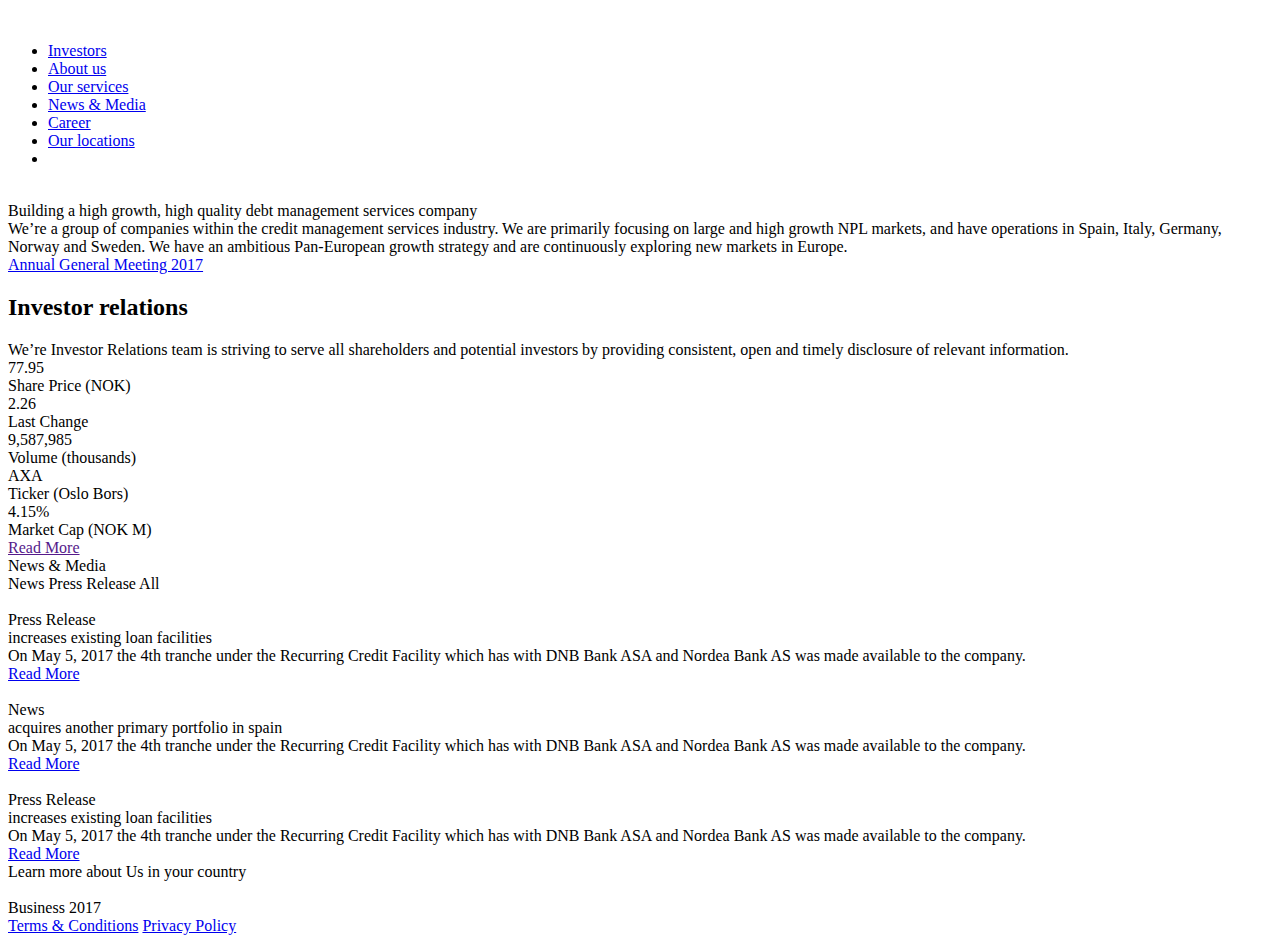
==== web/index.html @ a328177b "full layout" ====
<!DOCTYPE html>
<html lang="en">
<head>
	<title>Business</title>
	<link href="/css/style.css" rel="stylesheet">
	<meta content="text/html;charset=UTF-8" http-equiv="Content-Type">
	<meta content="width=device-width" name="viewport">
	<link rel="shortcut icon" href="../img/favicon.ico" type="image/x-icon">
</head>
<body>


<header class="header">
	<div class="wrapper">
		<div class="header__container">
			<div class="header__logo">
				<img src="../img/header__image.png" alt="">
			</div>
			<div class="header__menu menu">
				<div class="menu__icon">
					<span></span>
				</div>
				<nav class="menu__body">
					<ul class="menu__list">
						<li><a data-goto=".relations" class="menu__link" href="#">Investors</a></li>
						<li><a data-goto=".hero" class="menu__link" href="#">About us</a></li>
						<li><a data-goto=".hero" class="menu__link" href="#">Our services</a></li>
						<li><a data-goto=".news-media" class="menu__link" href="#">News & Media</a></li>
						<li><a data-goto=".news-media" class="menu__link" href="#">Career</a></li>
						<li><a data-goto=".map" class="menu__link" href="#">Our locations</a></li>
						<li>
							<a class="menu__link" href="#">
								<img class="menu__image" src="../img/logo/header__logo.png" alt="">
							</a>
						</li>
					</ul>
				</nav>
			</div>
		</div>
	</div>
</header>
	<main class="main wrapper">
		<div class="main__hero hero">
			<div class="hero__image">
				<img alt="" src="../img/hero__image.png">
				<div class="hero__title">Building a high growth, high quality debt management services company</div>
			</div>
			<div class="hero__text simple-text">We’re a group of companies within the credit management services
				industry. We are
				primarily focusing on large and high growth NPL markets, and have operations in Spain, Italy, Germany,
				Norway and Sweden. We have an ambitious Pan-European growth strategy and are continuously exploring new
				markets in Europe.
			</div>
			<a class="hero__button button" href="#"><span>Annual General Meeting 2017</span></a>
		</div>
		<section class="main__relations relations">
			<h2 class="relations__title title">Investor relations</h2>
			<div class="relations__text simple-text">We’re Investor Relations team is striving to serve all shareholders
				and
				potential investors by providing consistent, open and timely disclosure of relevant information.
			</div>
			<div class="relations__container">
				<div class="relations__item">
					<div class="relations__data">77.95</div>
					<div class="relations__info">Share Price (NOK)</div>
				</div>
				<div class="relations__item">
					<div class="relations__data">2.26</div>
					<div class="relations__info">Last Change</div>
				</div>
				<div class="relations__item">
					<div class="relations__data">9,587,985</div>
					<div class="relations__info">Volume (thousands)</div>
				</div>
				<div class="relations__item">
					<div class="relations__data">AXA</div>
					<div class="relations__info">Ticker (Oslo Bors)</div>
				</div>
				<div class="relations__item">
					<div class="relations__data">4.15%</div>
					<div class="relations__info">Market Cap (NOK M)</div>
				</div>
			</div>
			<a class="relations__button button" href="">
				<span>Read More</span>
			</a>
		</section>
		<section class="main__news-media news-media">
			<div class="news-media__header">
				<div class="news-media__title title">News & Media</div>
				<div class="news-media__tabs">
					<a class="news-media__tab news-media__tab_news _active">News</a>
					<a class="news-media__tab news-media__tab_press">Press Release</a>
					<a class="news-media__tab news-media__tab_all">All</a>
				</div>
			</div>
			<div class="news-media__body">
				<div class="news-media__tab-body tab-body tab-press">
					<div class="tab-body__image">
						<img alt="" src="../img/news&media__image_1.png">
						<div class="tab-body__info">
							<div class="tab-body__tab-name">Press Release</div>
							<div class="tab-body__title">increases existing loan facilities</div>
						</div>
					</div>
					<div class="tab-body__text simple-text">On May 5, 2017 the 4th tranche under the Recurring Credit Facility
						which has with DNB Bank ASA and Nordea Bank AS was made available to the company.
					</div>
					<a href="#" class="tab-body__link">Read More</a>
				</div>
				<div class="news-media__tab-body tab-body tab-news _visible _active">
					<div class="tab-body__image">
						<img alt="" src="../img/news&media__image_2.png">
						<div class="tab-body__info">
							<div class="tab-body__tab-name">News</div>
							<div class="tab-body__title">acquires another primary portfolio in spain</div>
						</div>
					</div>
					<div class="tab-body__text simple-text">On May 5, 2017 the 4th tranche under the Recurring Credit Facility
						which has with DNB Bank ASA and Nordea Bank AS was made available to the company.
					</div>
					<a href="#" class="tab-body__link">Read More</a>
				</div>
				<div class="news-media__tab-body tab-body tab-press">
					<div class="tab-body__image">
						<img alt="" src="../img/news&media__image_3.png">
						<div class="tab-body__info">
							<div class="tab-body__tab-name">Press Release</div>
							<div class="tab-body__title">increases existing loan facilities</div>
						</div>
					</div>
					<div class="tab-body__text simple-text">On May 5, 2017 the 4th tranche under the Recurring Credit Facility
						which has with DNB Bank ASA and Nordea Bank AS was made available to the company.
					</div>
					<a href="#" class="tab-body__link">Read More</a>
				</div>
			</div>
		</section>
		<section class="main__map map">
			<div class="map__title title">Learn more about Us in your country</div>
			<div class="map__image">
				<img src="../img/map__image.png" alt="">
			</div>
		</section>
	</main>
	<footer class="footer wrapper">
		<div class="footer__container">
			<div class="footer__name">Business 2017</div>
			<div class="footer__info">
				<a href="#">Terms & Conditions</a>
				<a href="#">Privacy Policy</a>
			</div>
		</div>
	</footer>
	<script src="source/js/script.js"></script>
</body>
</html>
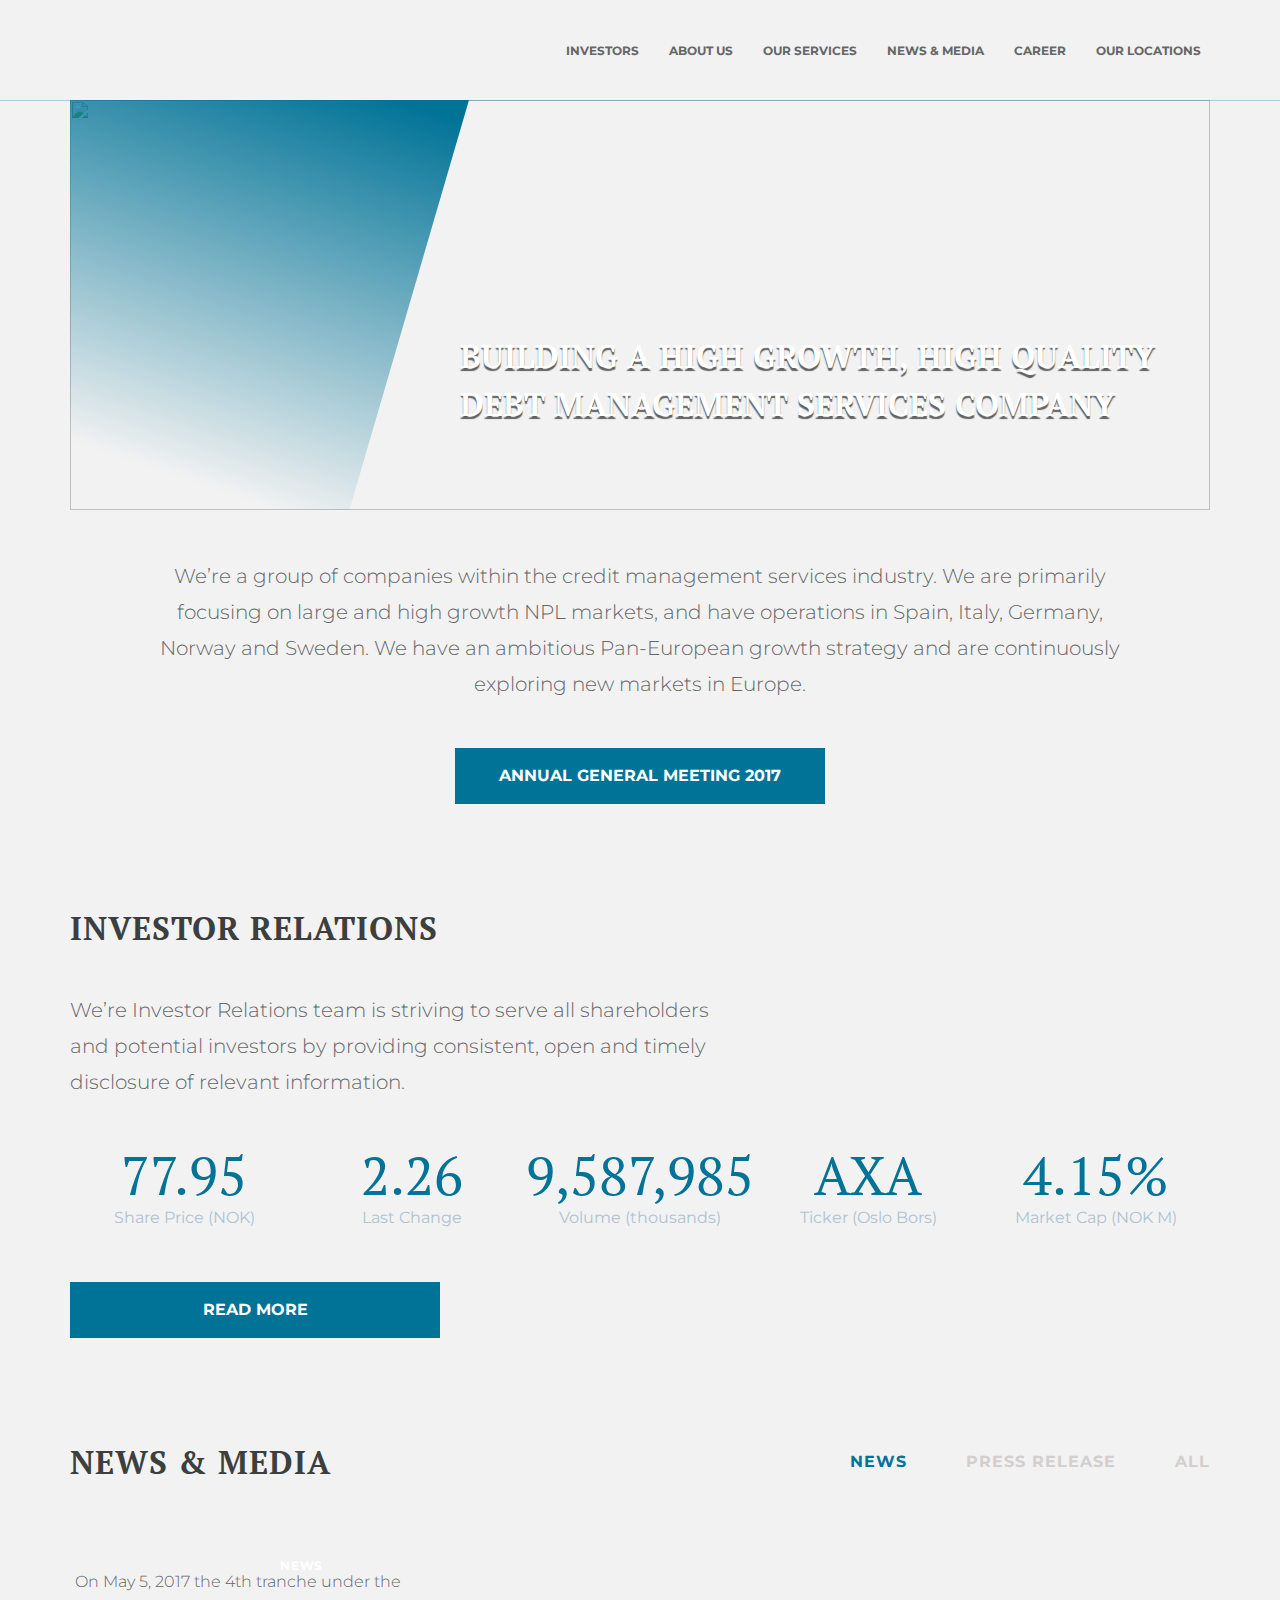
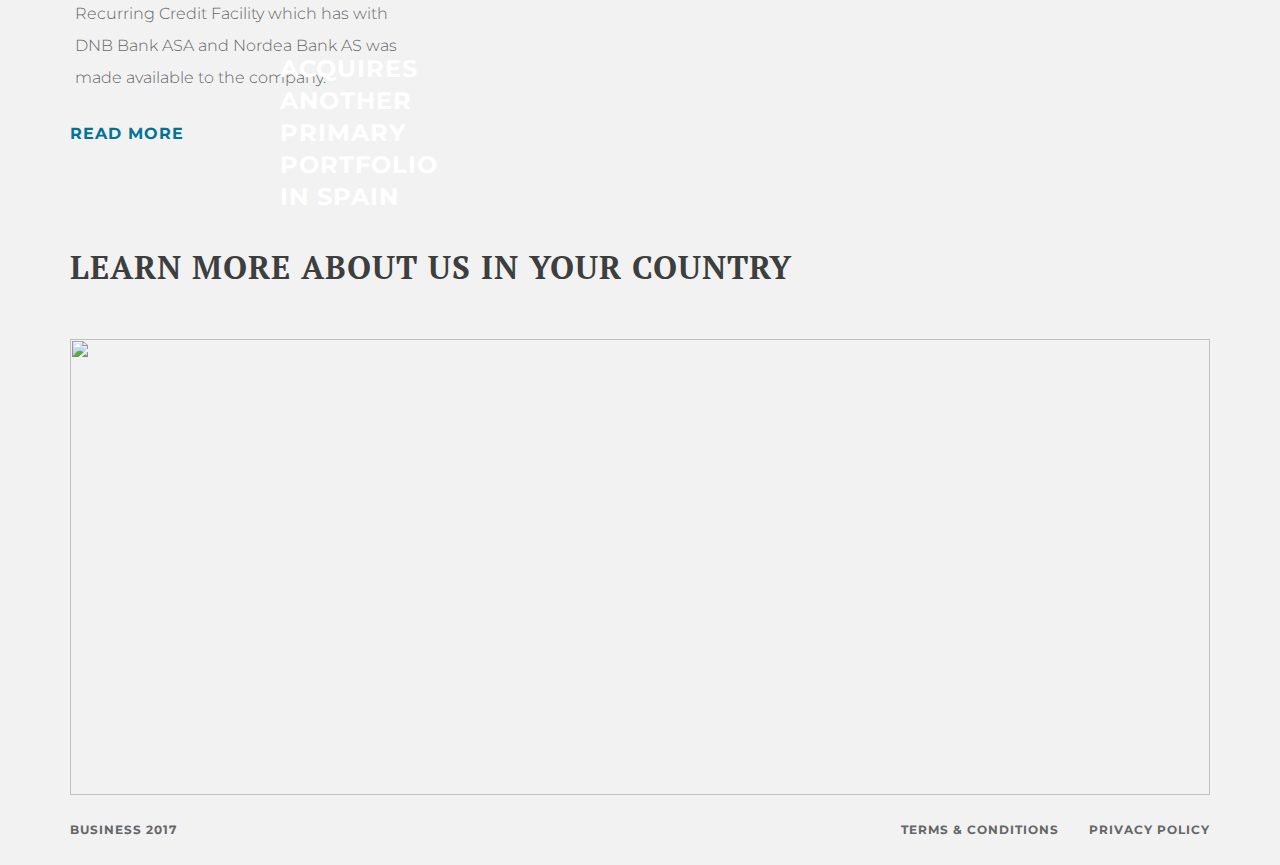
==== commit 0a041d73: "connect css file" ====
--- a/web/index.html
+++ b/web/index.html
@@ -2,7 +2,7 @@
 <html lang="en">
 <head>
 	<title>Business</title>
-	<link href="/css/style.css" rel="stylesheet">
+	<link type="text/css" href="css/style.css" rel="stylesheet">
 	<meta content="text/html;charset=UTF-8" http-equiv="Content-Type">
 	<meta content="width=device-width" name="viewport">
 	<link rel="shortcut icon" href="../img/favicon.ico" type="image/x-icon">
--- a/web/css/style.css
+++ b/web/css/style.css
@@ -0,0 +1,762 @@
+@import url("https://fonts.googleapis.com/css2?family=PT+Serif:wght@700&display=swap");
+@import url("https://fonts.googleapis.com/css2?family=Montserrat:wght@300;400;700&display=swap");
+* {
+  padding: 0;
+  margin: 0;
+  border: 0;
+}
+
+*, *:before, *:after {
+  -webkit-box-sizing: border-box;
+  box-sizing: border-box;
+}
+
+:focus, :active {
+  outline: none;
+}
+
+a:focus, a:active {
+  outline: none;
+}
+
+nav, footer, header, aside {
+  display: block;
+}
+
+html, body {
+  height: 100%;
+  width: 100%;
+  font-size: 100%;
+  line-height: 1;
+  font-size: 14px;
+  -ms-text-size-adjust: 100%;
+  -moz-text-size-adjust: 100%;
+  -webkit-text-size-adjust: 100%;
+}
+
+input, button, textarea {
+  font-family: inherit;
+}
+
+input::-ms-clear {
+  display: none;
+}
+
+button {
+  cursor: pointer;
+}
+
+button::-moz-focus-inner {
+  padding: 0;
+  border: 0;
+}
+
+a, a:visited {
+  text-decoration: none;
+}
+
+a:hover {
+  text-decoration: none;
+}
+
+ul li {
+  list-style: none;
+}
+
+img {
+  vertical-align: top;
+}
+
+h1, h2, h3, h4, h5, h6 {
+  font-size: inherit;
+  font-weight: 400;
+}
+
+/*--------------------------------------*/
+body {
+  font-family: Arial, sans-serif;
+  background-color: #F2F2F2;
+  text-transform: uppercase;
+}
+
+* {
+  -webkit-transition: 0.3s;
+  transition: 0.3s;
+}
+
+a {
+  border-bottom: 1px solid transparent;
+}
+
+a:hover {
+  border-color: #007397;
+}
+
+.wrapper {
+  max-width: 1200px;
+  padding: 0 30px;
+  margin: 0 auto;
+}
+
+.header {
+  position: fixed;
+  width: 100%;
+  top: 0;
+  left: 0;
+  z-index: 10;
+  background-color: #F2F2F2;
+}
+.header__container {
+  min-height: 100px;
+  display: -webkit-box;
+  display: -ms-flexbox;
+  display: flex;
+  -webkit-box-align: center;
+      -ms-flex-align: center;
+          align-items: center;
+  -webkit-box-pack: justify;
+      -ms-flex-pack: justify;
+          justify-content: space-between;
+}
+.header::before {
+  content: "";
+  position: absolute;
+  width: 100%;
+  bottom: 0;
+  height: 0.1px;
+  background-color: #007397;
+  opacity: 0.3;
+}
+
+.menu__icon {
+  display: none;
+}
+.menu__list li {
+  margin: 0 30px 0 0;
+}
+.menu__list li:nth-child(6) {
+  margin: 0 9px 0 0;
+}
+.menu__list li:last-child {
+  margin: 0;
+}
+.menu__link {
+  font-family: "Montserrat", sans-serif;
+  font-style: normal;
+  font-weight: 700;
+  font-size: 12px;
+  color: #646667;
+}
+@media (min-width: 960px) {
+  .menu__list {
+    display: -webkit-box;
+    display: -ms-flexbox;
+    display: flex;
+    -webkit-box-align: center;
+        -ms-flex-align: center;
+            align-items: center;
+  }
+}
+@media (max-width: 960px) {
+  .header__logo {
+    -webkit-box-flex: 0;
+        -ms-flex: 0 1 50%;
+            flex: 0 1 50%;
+  }
+  .header__logo img {
+    max-width: 100%;
+  }
+
+  .menu__icon {
+    display: block;
+    width: 30px;
+    height: 18px;
+    cursor: pointer;
+    z-index: 5;
+    position: relative;
+  }
+  .menu__icon span, .menu__icon::after, .menu__icon::before {
+    background-color: #007397;
+    width: 100%;
+    height: 10%;
+    position: absolute;
+    -webkit-transition: 0.3s;
+    transition: 0.3s;
+  }
+  .menu__icon::after, .menu__icon::before {
+    content: "";
+  }
+  .menu__icon::after {
+    bottom: 0;
+  }
+  .menu__icon::before {
+    top: 0;
+  }
+  .menu__icon span {
+    top: 50%;
+    -webkit-transform: scale(1) translate(0, -50%);
+            transform: scale(1) translate(0, -50%);
+  }
+  .menu__icon._active span {
+    -webkit-transform: scale(0);
+            transform: scale(0);
+  }
+  .menu__icon._active::after {
+    top: 55%;
+    -webkit-transform: rotate(-45deg) translate(0, -50%);
+            transform: rotate(-45deg) translate(0, -50%);
+  }
+  .menu__icon._active::before {
+    top: 50%;
+    -webkit-transform: rotate(45deg) translate(0, 50%);
+            transform: rotate(45deg) translate(0, 50%);
+  }
+  .menu__body {
+    position: fixed;
+    top: 0;
+    left: -100%;
+    width: 100%;
+    height: 100%;
+    background-color: rgba(255, 255, 255, 0.9);
+    padding: 100px 30px 30px;
+    overflow: auto;
+  }
+  .menu__body._active {
+    left: 0;
+  }
+  .menu__link {
+    font-size: 20px;
+    color: #007397;
+    opacity: 0.8;
+  }
+  .menu__list li {
+    margin: 0 0 20px 0;
+  }
+  .menu__list li:nth-child(6) {
+    margin: 0 9px 20px 0;
+  }
+}
+.main__hero {
+  margin: 100px 0 100px;
+}
+.main__relations {
+  margin: 0 0 100px 0;
+}
+.main__news-media {
+  margin: 0 0 70px 0;
+}
+@media (max-width: 960px) {
+  .header__container {
+    min-height: 76px;
+  }
+
+  .main__hero {
+    margin: 60px 0 60px;
+  }
+
+  .main__relations {
+    margin: 0 0 60px;
+  }
+
+  .main__news-media {
+    margin: 0 0 40px;
+  }
+}
+@media (max-width: 425px) {
+  .header__container {
+    min-height: 60px;
+  }
+}
+.hero__image::before {
+  content: "";
+  height: 100%;
+  width: 35%;
+  background: linear-gradient(198.43deg, #007397 4.17%, rgba(0, 115, 151, 0.0001) 87.5%);
+  position: absolute;
+  top: 0;
+  left: 0;
+  z-index: 9;
+  -webkit-clip-path: polygon(0 0, 100% 0, 70% 100%, 0% 100%);
+          clip-path: polygon(0 0, 100% 0, 70% 100%, 0% 100%);
+  -webkit-transition: 0.5s;
+  transition: 0.5s;
+}
+.hero__image {
+  position: relative;
+  padding: 0 0 36% 0;
+  min-height: 250px;
+  margin: 0 0 48px 0;
+}
+.hero__image img {
+  position: absolute;
+  top: 0;
+  left: 0;
+  width: 100%;
+  height: 100%;
+  -o-object-fit: cover;
+     object-fit: cover;
+}
+.hero__title {
+  position: absolute;
+  left: 34.18%;
+  bottom: 20.2%;
+  font-family: "PT Serif", sans-serif;
+  font-weight: 700;
+  color: #FFFFFF;
+  text-shadow: 0px 3px 1px rgba(0, 0, 0, 0.6);
+}
+@media (max-width: 960px) {
+  .hero__title {
+    font-size: calc(14px + 30.6 * ((100vw - 320px) / 1200));
+  }
+}
+@media (min-width: 960px) {
+  .hero__title {
+    font-size: 32px;
+  }
+}
+@media (max-width: 960px) {
+  .hero__title {
+    line-height: calc(24px + 40.8 * ((100vw - 320px) / 1200));
+  }
+}
+@media (min-width: 960px) {
+  .hero__title {
+    line-height: 48px;
+  }
+}
+.hero__text {
+  max-width: 970px;
+  margin: 0 auto 46px;
+  text-align: center;
+}
+.hero__button {
+  margin: 0 auto;
+}
+.simple-text {
+  font-family: "Montserrat", sans-serif;
+  font-weight: 300;
+  text-transform: none;
+  color: #646667;
+}
+@media (max-width: 960px) {
+  .simple-text {
+    font-size: calc(14px + 10.2 * ((100vw - 320px) / 1200));
+  }
+}
+@media (min-width: 960px) {
+  .simple-text {
+    font-size: 20px;
+  }
+}
+@media (max-width: 960px) {
+  .simple-text {
+    line-height: calc(26px + 17 * ((100vw - 320px) / 1200));
+  }
+}
+@media (min-width: 960px) {
+  .simple-text {
+    line-height: 36px;
+  }
+}
+
+.button {
+  display: -webkit-box;
+  display: -ms-flexbox;
+  display: flex;
+  -webkit-box-align: center;
+      -ms-flex-align: center;
+          align-items: center;
+  -webkit-box-pack: center;
+      -ms-flex-pack: center;
+          justify-content: center;
+  width: 370px;
+  height: 56px;
+  background-color: #007397;
+  padding: 20px 0;
+}
+
+.button span {
+  font-family: "Montserrat", sans-serif;
+  font-style: normal;
+  font-weight: 700;
+  font-size: 16px;
+  line-height: 16px;
+  color: #fff;
+}
+
+@media (max-width: 430px) {
+  .button {
+    width: 260px;
+  }
+
+  .button span {
+    font-size: 12px;
+  }
+}
+.title {
+  font-family: "PT Serif", sans-serif;
+  font-weight: 700;
+  letter-spacing: 1px;
+  color: #3C3F3D;
+}
+@media (max-width: 960px) {
+  .title {
+    font-size: calc(24px + 13.6 * ((100vw - 320px) / 1200));
+  }
+}
+@media (min-width: 960px) {
+  .title {
+    font-size: 32px;
+  }
+}
+@media (max-width: 960px) {
+  .title {
+    line-height: calc(30px + 30.6 * ((100vw - 320px) / 1200));
+  }
+}
+@media (min-width: 960px) {
+  .title {
+    line-height: 48px;
+  }
+}
+
+.relations__title {
+  margin: 0 0 40px 0;
+}
+.relations__text {
+  max-width: 670px;
+  margin: 0 0 48px 0;
+}
+.relations__container {
+  display: -ms-grid;
+  display: grid;
+  grid-template-columns: repeat(auto-fill, minmax(200px, 1fr));
+  margin: 0 0 48px 0;
+}
+.relations__data {
+  font-family: "PT Serif", sans-serif;
+  font-style: normal;
+  font-weight: 400;
+  text-align: center;
+  color: #007397;
+}
+@media (max-width: 960px) {
+  .relations__data {
+    font-size: calc(30px + 40.8 * ((100vw - 320px) / 1200));
+  }
+}
+@media (min-width: 960px) {
+  .relations__data {
+    font-size: 54px;
+  }
+}
+@media (max-width: 960px) {
+  .relations__data {
+    line-height: calc(46px + 13.6 * ((100vw - 320px) / 1200));
+  }
+}
+@media (min-width: 960px) {
+  .relations__data {
+    line-height: 54px;
+  }
+}
+.relations__info {
+  font-family: "Montserrat", sans-serif;
+  font-weight: 400;
+  font-size: 16px;
+  line-height: 32px;
+  text-transform: none;
+  text-align: center;
+  color: #AEC3D4;
+}
+@media (max-width: 960px) {
+  .relations__button {
+    margin: 0 auto;
+  }
+}
+.news-media__tabs {
+  display: -webkit-box;
+  display: -ms-flexbox;
+  display: flex;
+  -webkit-box-pack: justify;
+      -ms-flex-pack: justify;
+          justify-content: space-between;
+}
+.news-media__tab {
+  font-family: "Montserrat", sans-serif;
+  font-weight: 700;
+  line-height: 16px;
+  text-align: center;
+  letter-spacing: 1px;
+  color: #D3CFCE;
+  cursor: pointer;
+}
+@media (max-width: 960px) {
+  .news-media__tab {
+    font-size: calc(12px + 6.8 * ((100vw - 320px) / 1200));
+  }
+}
+@media (min-width: 960px) {
+  .news-media__tab {
+    font-size: 16px;
+  }
+}
+.news-media__tab._active {
+  color: #007397;
+}
+.news-media__body {
+  display: -ms-grid;
+  display: grid;
+  grid-template-columns: repeat(auto-fill, minmax(300px, 1fr));
+  grid-column-gap: 30px;
+  -webkit-box-pack: center;
+      -ms-flex-pack: center;
+          justify-content: center;
+  -webkit-box-align: center;
+      -ms-flex-align: center;
+          align-items: center;
+  -webkit-transition: 0.8s;
+  transition: 0.8s;
+}
+.news-media__tab-body {
+  display: -webkit-box;
+  display: -ms-flexbox;
+  display: flex;
+  opacity: 0;
+  position: absolute;
+  top: 0;
+  left: 0;
+  -webkit-box-orient: vertical;
+  -webkit-box-direction: normal;
+      -ms-flex-direction: column;
+          flex-direction: column;
+  -webkit-box-pack: center;
+      -ms-flex-pack: center;
+          justify-content: center;
+  -webkit-box-align: center;
+      -ms-flex-align: center;
+          align-items: center;
+  -webkit-transition: 0.8s;
+  transition: 0.8s;
+}
+.news-media__tab-body._active {
+  position: unset;
+}
+.news-media__tab-body._visible {
+  visibility: visible;
+  opacity: 1;
+}
+
+@media (min-width: 790px) {
+  .news-media__header {
+    display: -webkit-box;
+    display: -ms-flexbox;
+    display: flex;
+    -webkit-box-pack: justify;
+        -ms-flex-pack: justify;
+            justify-content: space-between;
+    -webkit-box-align: center;
+        -ms-flex-align: center;
+            align-items: center;
+    margin: 0 0 48px 0;
+  }
+  .news-media__tabs {
+    min-width: 360px;
+  }
+
+  .tab-body__link {
+    -ms-flex-item-align: start;
+        align-self: flex-start;
+  }
+}
+@media (max-width: 790px) {
+  .news-media__tabs {
+    margin: 30px 0;
+  }
+}
+.tab-body {
+  margin: 0 0 30px 0;
+}
+.tab-body__image {
+  position: relative;
+  display: -webkit-box;
+  display: -ms-flexbox;
+  display: flex;
+  -webkit-box-orient: vertical;
+  -webkit-box-direction: normal;
+      -ms-flex-direction: column;
+          flex-direction: column;
+  -webkit-box-align: center;
+      -ms-flex-align: center;
+          align-items: center;
+  margin: 0 0 32px 0;
+}
+.tab-body__image img {
+  max-width: 100%;
+}
+.tab-body__image::before {
+  content: "";
+  height: 100%;
+  width: 100%;
+  background: linear-gradient(198.43deg, #007397 4.17%, rgba(0, 115, 151, 0.0001) 87.5%);
+  position: absolute;
+  top: 0;
+  left: 0;
+  z-index: 5;
+  -webkit-clip-path: polygon(0 0, 100% 0, 70% 100%, 0% 100%);
+          clip-path: polygon(0 0, 100% 0, 70% 100%, 0% 100%);
+  -webkit-transition: 0.5s;
+  transition: 0.5s;
+}
+.tab-body__info {
+  position: absolute;
+  top: 0;
+  left: 0;
+  z-index: 6;
+  padding: 24px 26px 0 30px;
+}
+.tab-body__tab-name {
+  font-family: "Montserrat", sans-serif;
+  font-weight: 700;
+  font-size: 12px;
+  line-height: 16px;
+  letter-spacing: 0.75px;
+  color: #FFFFFF;
+  margin: 0 0 50% 0;
+}
+.tab-body__title {
+  font-family: "Montserrat", sans-serif;
+  font-weight: 700;
+  line-height: 32px;
+  letter-spacing: 1px;
+  color: #FFFFFF;
+}
+@media (max-width: 960px) {
+  .tab-body__title {
+    font-size: calc(15px + 15.3 * ((100vw - 320px) / 1200));
+  }
+}
+@media (min-width: 960px) {
+  .tab-body__title {
+    font-size: 24px;
+  }
+}
+.tab-body__text {
+  max-width: 350px;
+  margin: 0 0 32px 0;
+}
+@media (max-width: 960px) {
+  .tab-body__text {
+    font-size: calc(12px + 6.8 * ((100vw - 320px) / 1200));
+  }
+}
+@media (min-width: 960px) {
+  .tab-body__text {
+    font-size: 16px;
+  }
+}
+@media (max-width: 960px) {
+  .tab-body__text {
+    line-height: calc(20px + 20.4 * ((100vw - 320px) / 1200));
+  }
+}
+@media (min-width: 960px) {
+  .tab-body__text {
+    line-height: 32px;
+  }
+}
+.tab-body__link {
+  font-family: "Montserrat", sans-serif;
+  font-style: normal;
+  font-weight: 700;
+  line-height: 16px;
+  color: #007397;
+  letter-spacing: 1px;
+}
+@media (max-width: 960px) {
+  .tab-body__link {
+    font-size: calc(12px + 6.8 * ((100vw - 320px) / 1200));
+  }
+}
+@media (min-width: 960px) {
+  .tab-body__link {
+    font-size: 16px;
+  }
+}
+
+@media (max-width: 1084px) and (min-width: 1020px) {
+  .tab-body__title {
+    font-size: 20px;
+  }
+}
+.map__title {
+  margin: 0 0 48px 0;
+}
+.map__image {
+  position: relative;
+  padding: 0 0 40% 0;
+  min-height: 250px;
+}
+.map__image img {
+  position: absolute;
+  top: 0;
+  left: 0;
+  width: 100%;
+  height: 100%;
+  -o-object-fit: cover;
+     object-fit: cover;
+}
+
+@media (max-width: 960px) {
+  .map__title {
+    margin: 0 0 30px 0;
+  }
+}
+.footer {
+  font-family: "Montserrat", sans-serif;
+  font-weight: 700;
+  line-height: 40px;
+  letter-spacing: 1px;
+  color: #646667;
+}
+@media (max-width: 960px) {
+  .footer {
+    font-size: calc(6px + 10.2 * ((100vw - 320px) / 1200));
+  }
+}
+@media (min-width: 960px) {
+  .footer {
+    font-size: 12px;
+  }
+}
+.footer__container {
+  height: 125px;
+  display: -webkit-box;
+  display: -ms-flexbox;
+  display: flex;
+  -webkit-box-align: center;
+      -ms-flex-align: center;
+          align-items: center;
+  -webkit-box-pack: justify;
+      -ms-flex-pack: justify;
+          justify-content: space-between;
+}
+.footer__info {
+  display: -webkit-box;
+  display: -ms-flexbox;
+  display: flex;
+}
+.footer__info a {
+  color: #646667;
+  margin: 0 30px 0 0;
+}
+.footer__info a:last-child {
+  margin: 0;
+}
+
+@media (max-height: 960px) {
+  .footer__container {
+    height: 70px;
+  }
+}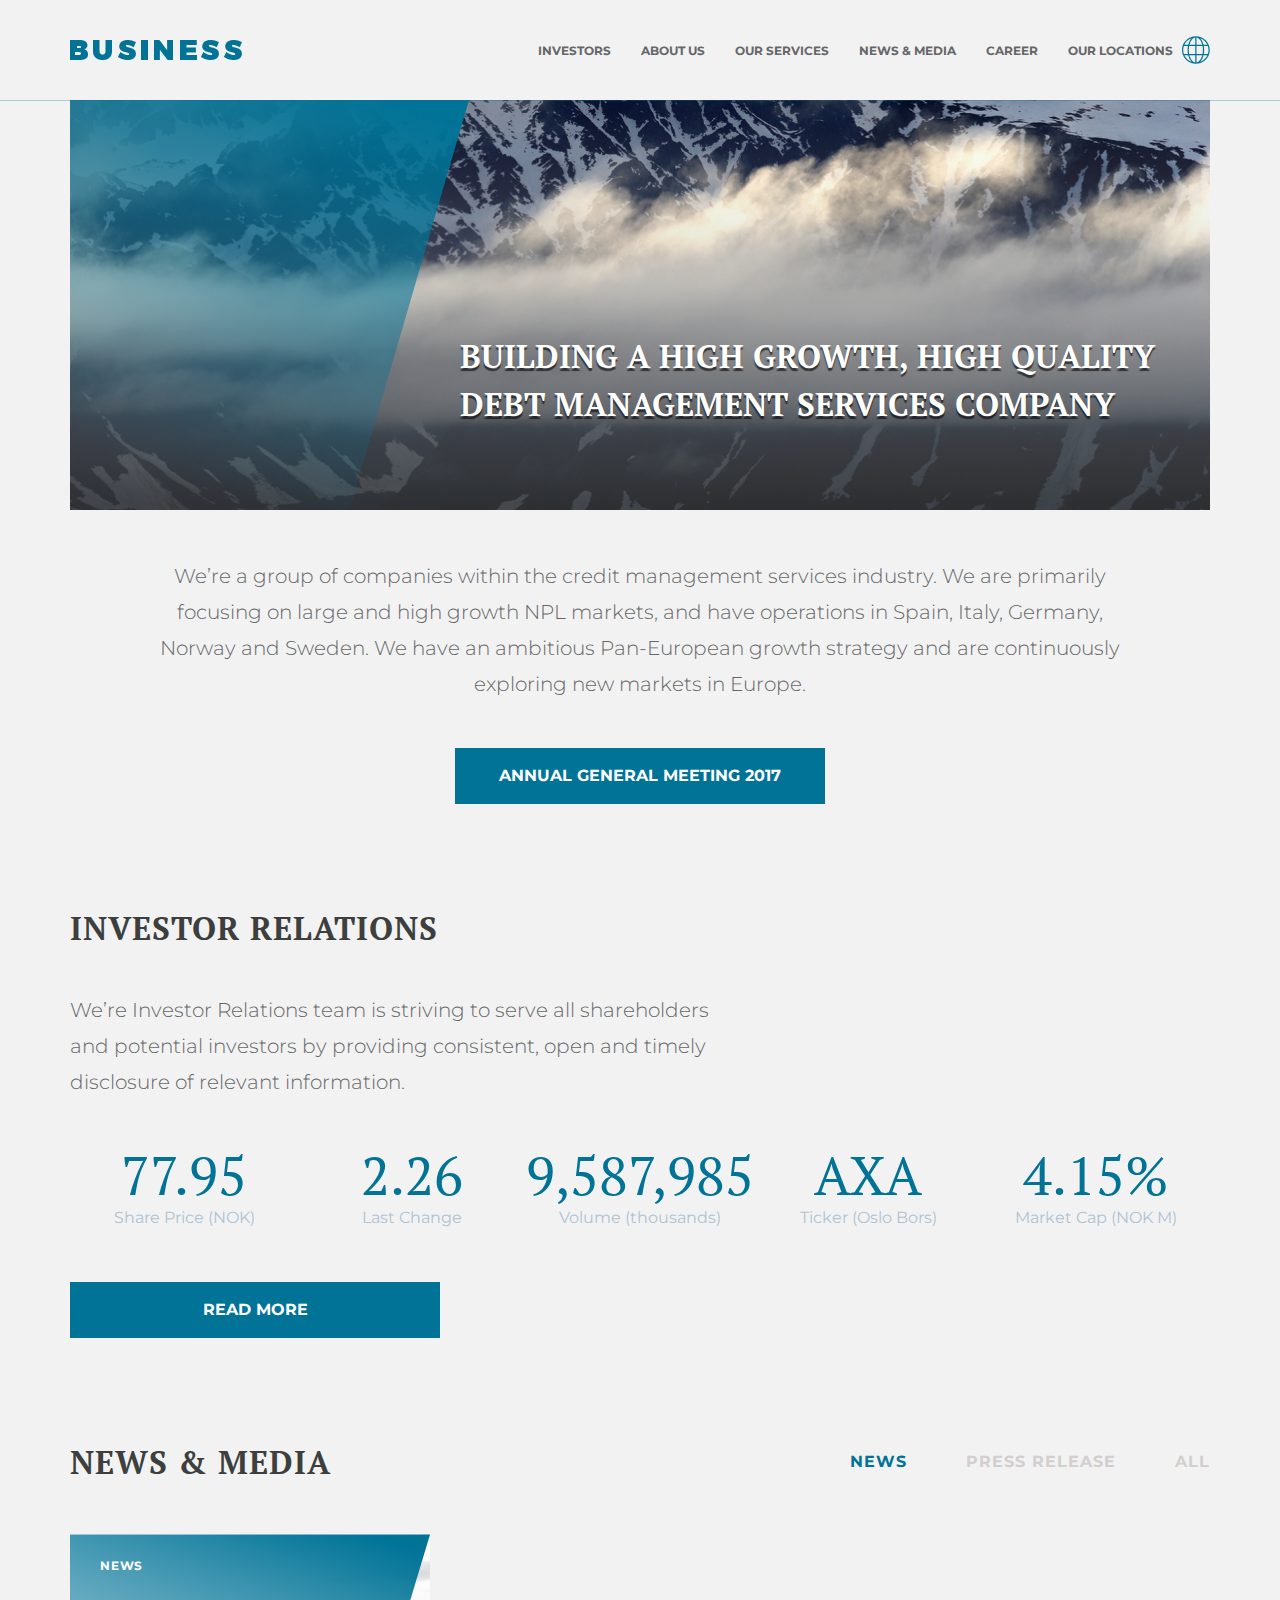
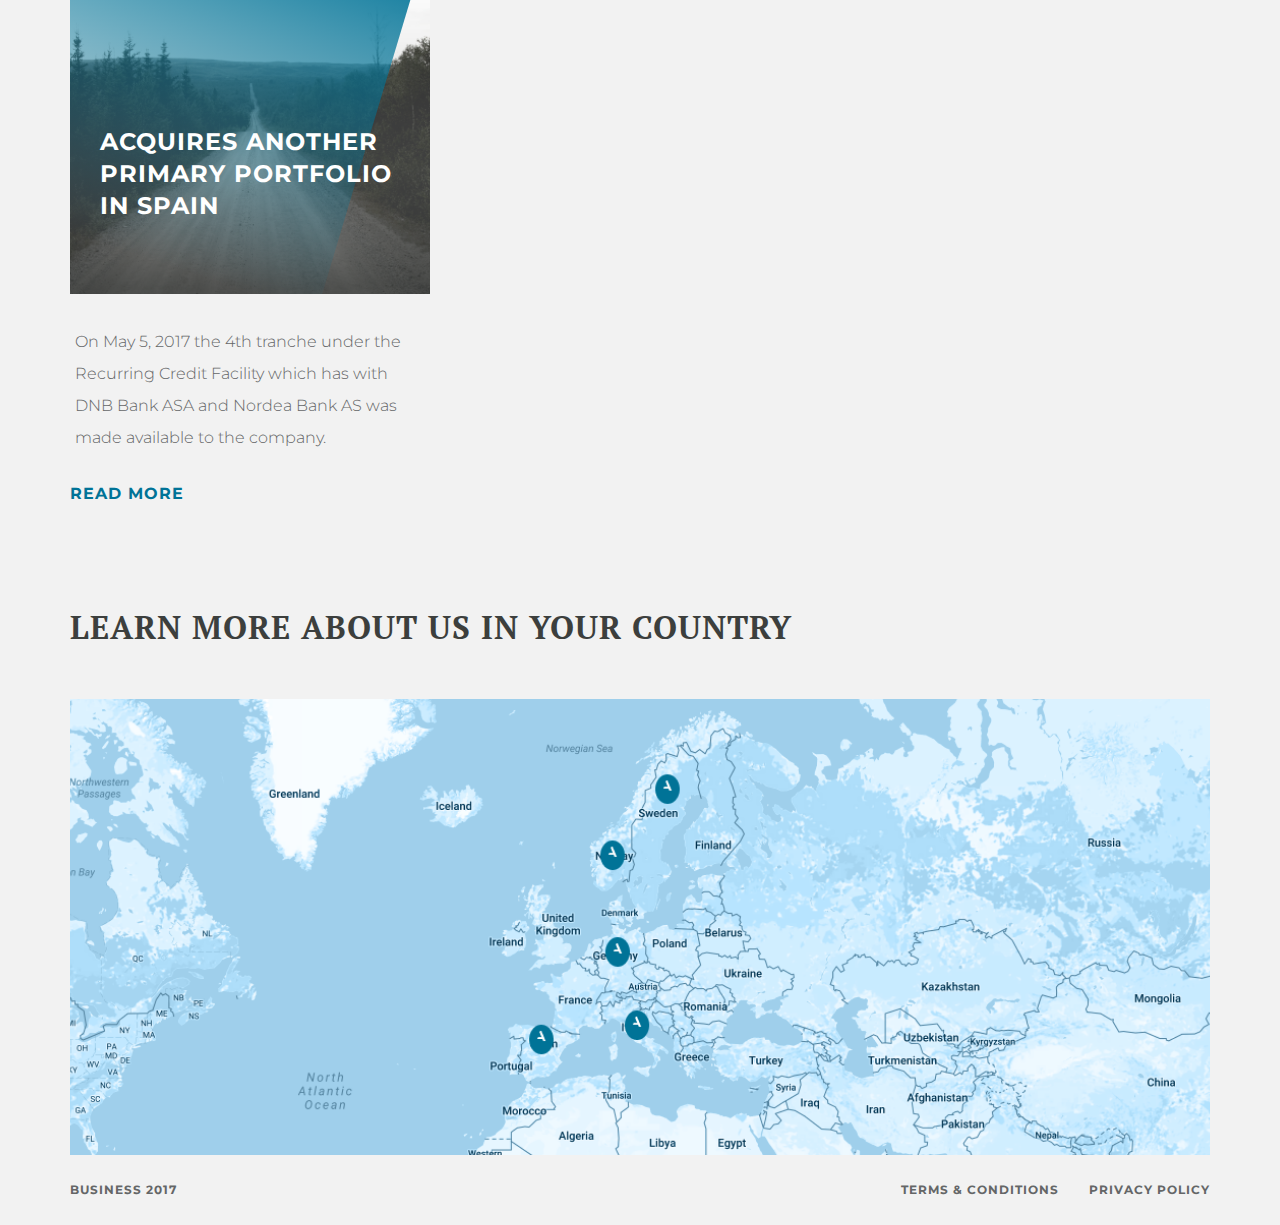
==== commit 9b3082d2: "update html file" ====
--- a/web/index.html
+++ b/web/index.html
@@ -5,7 +5,7 @@
 	<link type="text/css" href="css/style.css" rel="stylesheet">
 	<meta content="text/html;charset=UTF-8" http-equiv="Content-Type">
 	<meta content="width=device-width" name="viewport">
-	<link rel="shortcut icon" href="../img/favicon.ico" type="image/x-icon">
+	<link rel="shortcut icon" href="img/favicon.ico" type="image/x-icon">
 </head>
 <body>
 
@@ -14,7 +14,7 @@
 	<div class="wrapper">
 		<div class="header__container">
 			<div class="header__logo">
-				<img src="../img/header__image.png" alt="">
+				<img src="img/header__image.png" alt="">
 			</div>
 			<div class="header__menu menu">
 				<div class="menu__icon">
@@ -30,7 +30,7 @@
 						<li><a data-goto=".map" class="menu__link" href="#">Our locations</a></li>
 						<li>
 							<a class="menu__link" href="#">
-								<img class="menu__image" src="../img/logo/header__logo.png" alt="">
+								<img class="menu__image" src="img/logo/header__logo.png" alt="">
 							</a>
 						</li>
 					</ul>
@@ -42,7 +42,7 @@
 	<main class="main wrapper">
 		<div class="main__hero hero">
 			<div class="hero__image">
-				<img alt="" src="../img/hero__image.png">
+				<img alt="" src="img/hero__image.png">
 				<div class="hero__title">Building a high growth, high quality debt management services company</div>
 			</div>
 			<div class="hero__text simple-text">We’re a group of companies within the credit management services
@@ -97,7 +97,7 @@
 			<div class="news-media__body">
 				<div class="news-media__tab-body tab-body tab-press">
 					<div class="tab-body__image">
-						<img alt="" src="../img/news&media__image_1.png">
+						<img alt="" src="img/news&media__image_1.png">
 						<div class="tab-body__info">
 							<div class="tab-body__tab-name">Press Release</div>
 							<div class="tab-body__title">increases existing loan facilities</div>
@@ -110,7 +110,7 @@
 				</div>
 				<div class="news-media__tab-body tab-body tab-news _visible _active">
 					<div class="tab-body__image">
-						<img alt="" src="../img/news&media__image_2.png">
+						<img alt="" src="img/news&media__image_2.png">
 						<div class="tab-body__info">
 							<div class="tab-body__tab-name">News</div>
 							<div class="tab-body__title">acquires another primary portfolio in spain</div>
@@ -123,7 +123,7 @@
 				</div>
 				<div class="news-media__tab-body tab-body tab-press">
 					<div class="tab-body__image">
-						<img alt="" src="../img/news&media__image_3.png">
+						<img alt="" src="img/news&media__image_3.png">
 						<div class="tab-body__info">
 							<div class="tab-body__tab-name">Press Release</div>
 							<div class="tab-body__title">increases existing loan facilities</div>
@@ -139,7 +139,7 @@
 		<section class="main__map map">
 			<div class="map__title title">Learn more about Us in your country</div>
 			<div class="map__image">
-				<img src="../img/map__image.png" alt="">
+				<img src="img/map__image.png" alt="">
 			</div>
 		</section>
 	</main>
